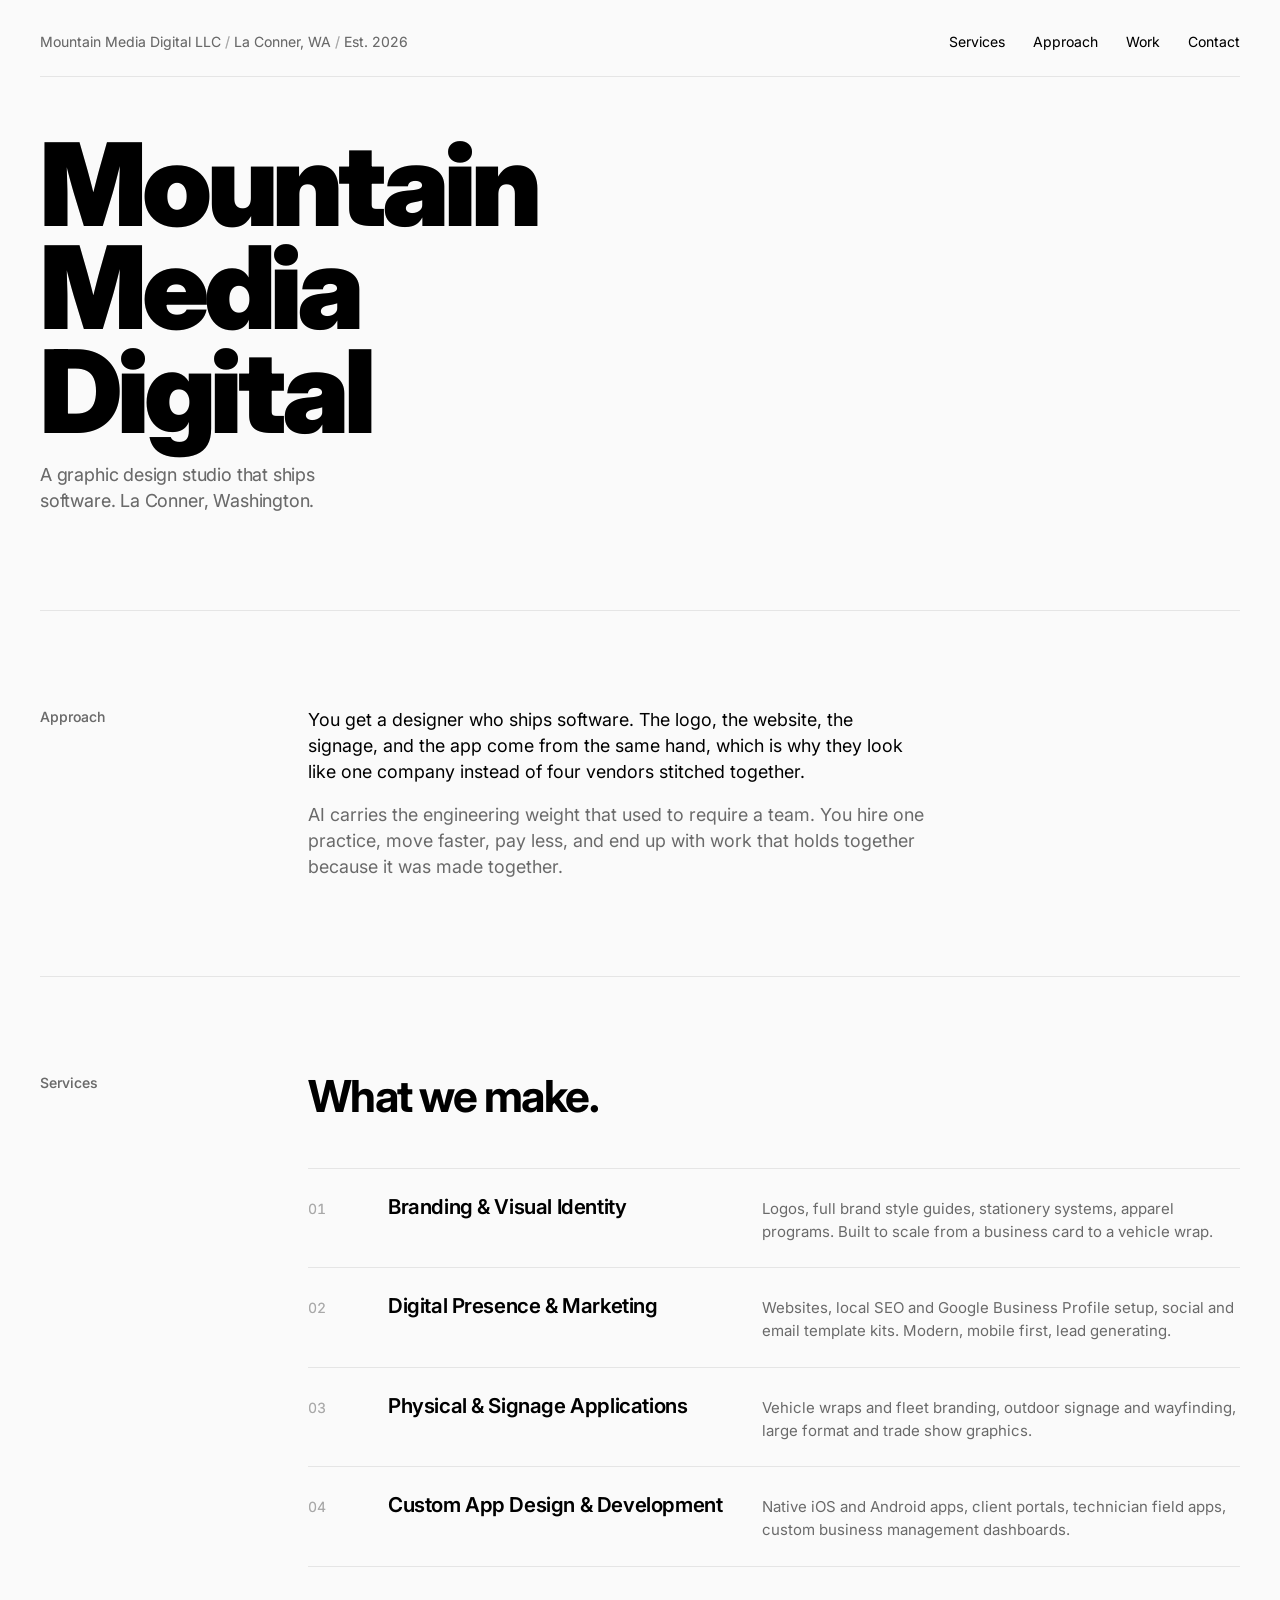
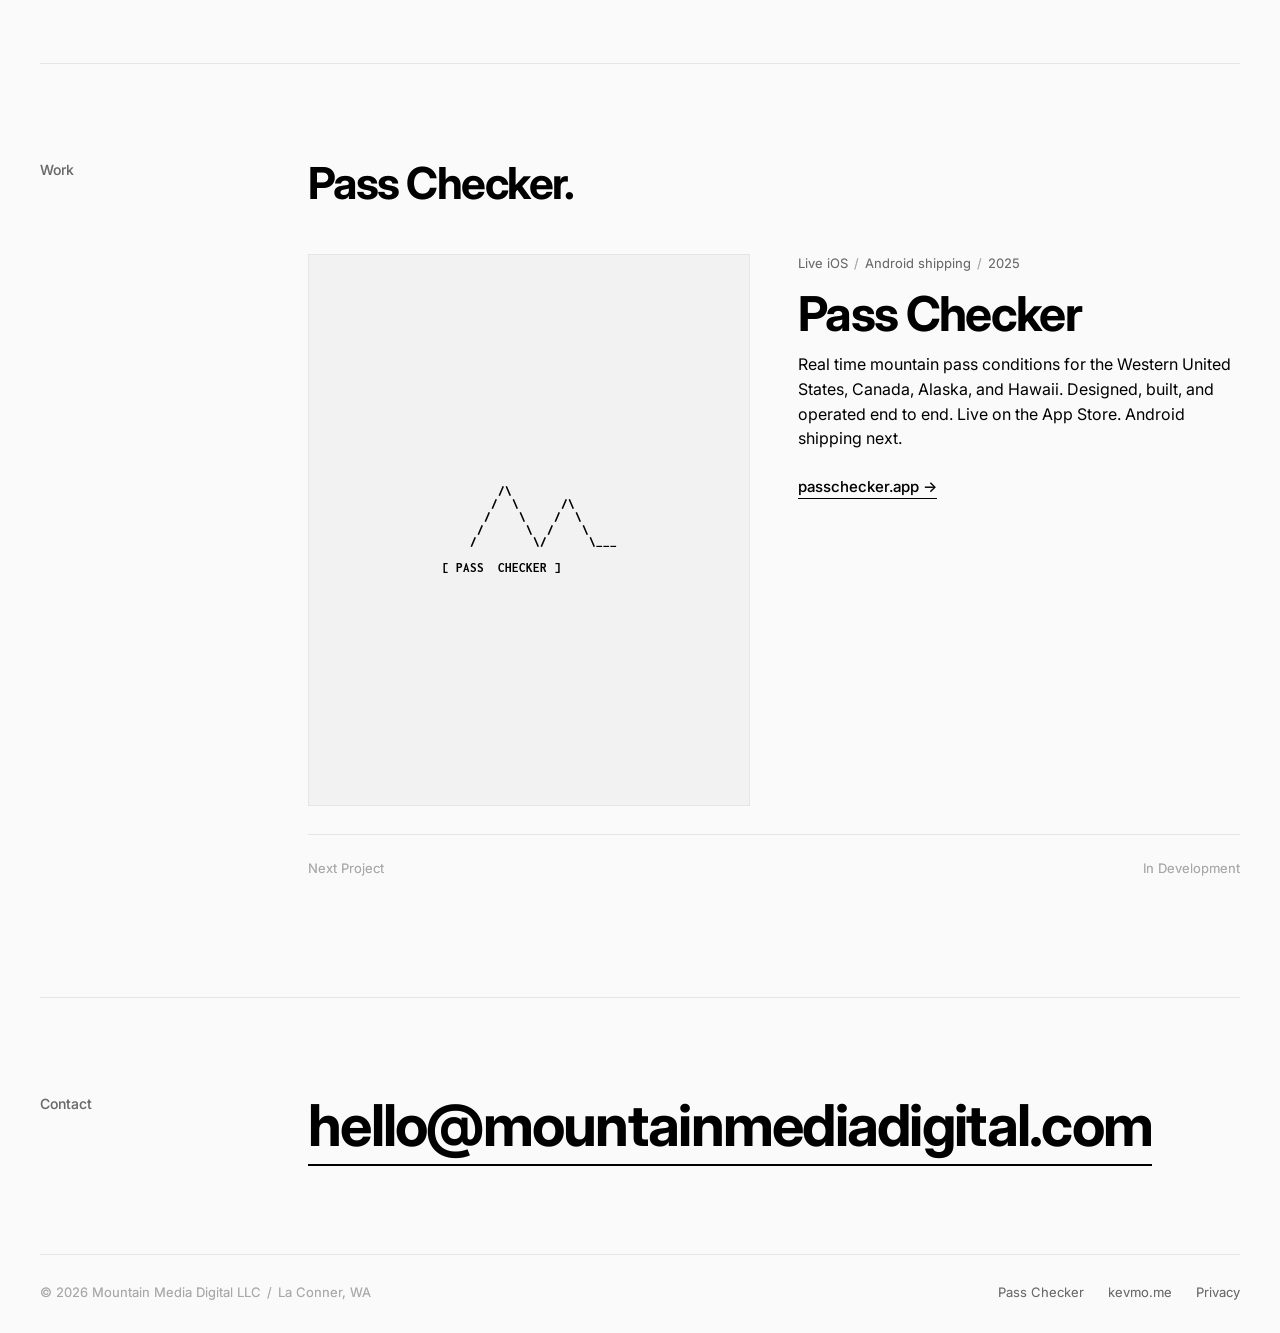
==== index.html @ 802ef803 "Add five ambient effects: hairlines, widow control, bloom, shadow, tracking 1. Hairline rules betwee" ====
<!DOCTYPE html>
<html lang="en">
<head>
<meta charset="UTF-8">
<meta name="viewport" content="width=device-width, initial-scale=1.0">
<title>Mountain Media Digital LLC</title>
<meta name="description" content="Mountain Media Digital LLC. A graphic design studio that ships software. La Conner, WA.">

<!-- Google site verification: paste the existing token here if Search Console is connected to this domain -->
<!-- <meta name="google-site-verification" content="REPLACE_ME"> -->

<meta property="og:type" content="website">
<meta property="og:title" content="Mountain Media Digital LLC">
<meta property="og:description" content="A graphic design studio that ships software.">
<meta property="og:url" content="https://mountainmediadigital.com">
<meta property="og:site_name" content="Mountain Media Digital">

<link rel="preconnect" href="https://fonts.googleapis.com">
<link rel="preconnect" href="https://fonts.gstatic.com" crossorigin>
<link href="https://fonts.googleapis.com/css2?family=Inter:wght@300;400;500;600;700;900&family=Inconsolata:wght@400;700&display=swap" rel="stylesheet">

<style>
  :root {
    --bg:      #fafafa;
    --fg:      #000000;
    --fg-dim:  #6a6a6a;
    --fg-mute: #a8a8a8;
    --rule:    #e5e5e5;
    --sans:    'Inter', -apple-system, BlinkMacSystemFont, 'Helvetica Neue', Helvetica, Arial, sans-serif;
    --mono:    'Inconsolata', ui-monospace, 'SF Mono', Menlo, Consolas, monospace;
  }

  *, *::before, *::after { box-sizing: border-box; margin: 0; padding: 0; }
  html { scroll-behavior: smooth; }
  body {
    background: var(--bg);
    color: var(--fg);
    font-family: var(--sans);
    font-weight: 400;
    line-height: 1.4;
    -webkit-font-smoothing: antialiased;
    text-rendering: optimizeLegibility;
  }
  a { color: var(--fg); text-decoration: none; }
  a:hover { color: var(--fg-dim); }
  ::selection { background: var(--fg); color: var(--bg); }

  .page { padding: 32px 40px; }
  @media (max-width: 600px) { .page { padding: 20px; } }

  /* TOP STRIP */
  .top {
    display: flex;
    justify-content: space-between;
    align-items: baseline;
    padding-bottom: 24px;
    border-bottom: 1px solid var(--rule);
    font-size: 14px;
    color: var(--fg-dim);
  }
  .top .meta span { color: var(--fg-mute); padding: 0 4px; }
  .top nav { display: flex; gap: 28px; }
  .top nav a { color: var(--fg); }
  @media (max-width: 600px) {
    .top { flex-direction: column; gap: 12px; align-items: flex-start; font-size: 13px; }
    .top nav { gap: 18px; }
  }

  /* HERO */
  .hero {
    padding: 56px 0 96px;
    display: grid;
    grid-template-columns: 1fr 1fr;
    gap: 48px;
    align-items: stretch;
    border-bottom: 1px solid var(--rule);
  }
  @media (max-width: 820px) {
    .hero { grid-template-columns: 1fr; gap: 32px; padding: 40px 0 64px; }
  }

  .wordmark {
    font-family: var(--sans);
    font-weight: 900;
    font-size: clamp(3.5rem, 9vw, 9rem);
    line-height: 0.9;
    letter-spacing: -0.045em;
    color: var(--fg);
  }
  .wordmark .sub {
    display: block;
    font-weight: 400;
    font-size: clamp(1rem, 1.4vw, 1.25rem);
    color: var(--fg-dim);
    letter-spacing: -0.01em;
    margin-top: 18px;
    line-height: 1.45;
    max-width: 32ch;
  }

  /*
    ASCII mountain. Static for now. To be replaced with a variable typographic
    ASCII treatment in the spirit of the pretext-demos variable typographic
    ASCII technique (https://somnai-dreams.github.io/pretext-demos/variable-typographic-ascii.html).
    Keep it minimal: a clean ridgeline, not a dense field.
  */
  .ascii {
    font-family: var(--mono);
    font-weight: 700;
    font-size: 9px;
    line-height: 1.0;
    color: var(--fg);
    white-space: pre;
    margin: 0;
    overflow: hidden;
    letter-spacing: 0;
    user-select: none;
  }
  .hero-ascii {
    position: relative;
    width: 100%;
    height: 100%;
    min-height: 320px;
    overflow: hidden;
  }
  .hero-ascii video,
  .hero-ascii canvas { display: none; }
  @media (max-width: 820px) {
    .hero-ascii { height: auto; aspect-ratio: 16 / 10; min-height: 0; }
  }

  /* SECTIONS */
  section { padding: 96px 0; border-bottom: 1px solid var(--rule); }
  @media (max-width: 600px) { section { padding: 64px 0; } }

  .row {
    display: grid;
    grid-template-columns: 220px 1fr;
    gap: 48px;
    align-items: start;
  }
  @media (max-width: 720px) {
    .row { grid-template-columns: 1fr; gap: 16px; }
  }

  .label {
    font-family: var(--sans);
    font-weight: 500;
    font-size: 14px;
    color: var(--fg-dim);
    letter-spacing: -0.005em;
  }

  h2 {
    font-family: var(--sans);
    font-weight: 700;
    font-size: clamp(1.75rem, 3.5vw, 2.75rem);
    line-height: 1.05;
    letter-spacing: -0.035em;
    color: var(--fg);
    max-width: 24ch;
  }

  .lede {
    font-family: var(--sans);
    font-weight: 400;
    font-size: clamp(1.05rem, 1.4vw, 1.25rem);
    line-height: 1.45;
    color: var(--fg);
    max-width: 56ch;
  }
  .lede + .lede { margin-top: 1em; color: var(--fg-dim); }

  /* SERVICES */
  .services { list-style: none; }
  .services li {
    border-top: 1px solid var(--rule);
    padding: 24px 0;
    display: grid;
    grid-template-columns: 48px 1fr 1.4fr;
    gap: 32px;
    align-items: baseline;
  }
  .services li:last-child { border-bottom: 1px solid var(--rule); }
  .services .n {
    font-size: 14px;
    color: var(--fg-mute);
    font-variant-numeric: tabular-nums;
  }
  .services .t {
    font-weight: 600;
    font-size: clamp(1.1rem, 1.6vw, 1.35rem);
    letter-spacing: -0.02em;
    color: var(--fg);
  }
  .services .d {
    font-size: 15px;
    color: var(--fg-dim);
    line-height: 1.55;
    max-width: 56ch;
  }
  @media (max-width: 720px) {
    .services li { grid-template-columns: 32px 1fr; gap: 12px; padding: 20px 0; }
    .services .d { grid-column: 2; margin-top: 6px; }
  }

  /* WORK */
  .project {
    display: grid;
    grid-template-columns: 1fr 1fr;
    gap: 48px;
    align-items: start;
  }
  @media (max-width: 720px) { .project { grid-template-columns: 1fr; gap: 24px; } }
  .project-thumb {
    aspect-ratio: 4 / 5;
    border: 1px solid var(--rule);
    display: flex; align-items: center; justify-content: center;
    padding: 24px;
    background: #f2f2f2;
  }
  .project-thumb pre {
    font-family: var(--mono);
    font-weight: 700;
    font-size: clamp(9px, 1vw, 13px);
    line-height: 1;
    color: var(--fg);
    margin: 0;
  }
  .project-name {
    font-weight: 700;
    font-size: clamp(2rem, 4vw, 3rem);
    letter-spacing: -0.035em;
    line-height: 1;
    margin-bottom: 14px;
  }
  .project-meta {
    font-size: 13px;
    color: var(--fg-dim);
    margin-bottom: 18px;
  }
  .project-meta span { color: var(--fg-mute); padding: 0 6px; }
  .project-desc {
    color: var(--fg);
    font-size: 16px;
    line-height: 1.55;
    max-width: 52ch;
    margin-bottom: 24px;
  }
  .project-link {
    font-weight: 500;
    font-size: 15px;
    color: var(--fg);
    border-bottom: 1px solid var(--fg);
    padding-bottom: 2px;
  }
  .project-link:hover { color: var(--fg-dim); border-bottom-color: var(--fg-dim); }

  .next {
    margin-top: 28px;
    padding: 24px 0;
    border-top: 1px solid var(--rule);
    font-size: 13px;
    color: var(--fg-mute);
    display: flex;
    justify-content: space-between;
  }

  /* CONTACT */
  .contact-h {
    font-family: var(--sans);
    font-weight: 700;
    font-size: clamp(1.25rem, 4.5vw, 4rem);
    letter-spacing: -0.03em;
    line-height: 1.1;
    overflow-wrap: anywhere;
  }
  .contact-h a {
    color: var(--fg);
    border-bottom: 2px solid var(--fg);
    padding-bottom: 4px;
  }
  .contact-h a:hover { color: var(--fg-dim); border-bottom-color: var(--fg-dim); }

  /* FOOTER */
  footer {
    padding: 28px 0 0;
    font-size: 13px;
    color: var(--fg-mute);
    display: flex;
    justify-content: space-between;
    flex-wrap: wrap;
    gap: 16px;
  }
  footer a { color: var(--fg-dim); }
  footer a:hover { color: var(--fg); }
  .footer-links { display: flex; gap: 24px; flex-wrap: wrap; }

  /* ─── HAIRLINE DRAW-IN ──────────────────────────────────── */
  .top, .hero, section { position: relative; border-bottom-color: transparent; }
  .top::after, .hero::after, section::after {
    content: '';
    position: absolute; left: 0; right: 0; bottom: -1px;
    height: 1px; background: var(--rule);
    transform: scaleX(0);
    transform-origin: left center;
    transition: transform 1.4s cubic-bezier(0.16, 1, 0.3, 1);
  }
  .in-view::after { transform: scaleX(1); }

  /* ─── DIRECTION-AWARE MICRO SHADOW ─────────────────────── */
  :root { --ms-x: 0px; --ms-y: 0px; }
  body { text-shadow: var(--ms-x) var(--ms-y) 0 rgba(0,0,0,0.18); }
  /* Canvas-rendered paragraphs have transparent DOM text; suppress shadow
     so the invisible glyphs don't leak as shadows. */
  .lede, .services .d, .project-desc, .ascii { text-shadow: none; }

  @media (prefers-reduced-motion: reduce) {
    html { scroll-behavior: auto; }
    *, *::before, *::after { transition: none !important; animation: none !important; }
    .top::after, .hero::after, section::after { transform: scaleX(1); }
    body { text-shadow: none; }
  }
</style>
</head>
<body>

<div class="page">

  <div class="top">
    <div class="meta">Mountain Media Digital LLC<span>/</span>La Conner, WA<span>/</span>Est. 2026</div>
    <nav>
      <a href="#services">Services</a>
      <a href="#approach">Approach</a>
      <a href="#work">Work</a>
      <a href="#contact">Contact</a>
    </nav>
  </div>

  <header class="hero">
    <div>
      <h1 class="wordmark">
        Mountain<br>Media<br>Digital
        <span class="sub">A graphic design studio that ships software. La Conner, Washington.</span>
      </h1>
    </div>
    <figure class="hero-ascii" aria-label="Mountain range rendered as live ASCII art">
      <video id="hero-vid" src="./mountain.mp4" autoplay loop muted playsinline preload="auto" aria-hidden="true"></video>
      <pre id="hero-out" class="ascii"></pre>
      <canvas id="hero-sample" aria-hidden="true"></canvas>
    </figure>
  </header>

  <section id="approach">
    <div class="row">
      <div class="label">Approach</div>
      <div>
        <p class="lede">You get a designer who ships software. The logo, the website, the signage, and the app come from the same hand, which is why they look like one company instead of four vendors stitched together.</p>
        <p class="lede">AI carries the engineering weight that used to require a team. You hire one practice, move faster, pay less, and end up with work that holds together because it was made together.</p>
      </div>
    </div>
  </section>

  <section id="services">
    <div class="row">
      <div class="label">Services</div>
      <div>
        <h2>What we make.</h2>
        <ul class="services" style="margin-top:48px;">
          <li>
            <div class="n">01</div>
            <div class="t">Branding &amp; Visual Identity</div>
            <div class="d">Logos, full brand style guides, stationery systems, apparel programs. Built to scale from a business card to a vehicle wrap.</div>
          </li>
          <li>
            <div class="n">02</div>
            <div class="t">Digital Presence &amp; Marketing</div>
            <div class="d">Websites, local SEO and Google Business Profile setup, social and email template kits. Modern, mobile first, lead generating.</div>
          </li>
          <li>
            <div class="n">03</div>
            <div class="t">Physical &amp; Signage Applications</div>
            <div class="d">Vehicle wraps and fleet branding, outdoor signage and wayfinding, large format and trade show graphics.</div>
          </li>
          <li>
            <div class="n">04</div>
            <div class="t">Custom App Design &amp; Development</div>
            <div class="d">Native iOS and Android apps, client portals, technician field apps, custom business management dashboards.</div>
          </li>
        </ul>
      </div>
    </div>
  </section>

  <section id="work">
    <div class="row">
      <div class="label">Work</div>
      <div>
        <h2>Pass Checker.</h2>
        <div class="project" style="margin-top:48px;">
          <div class="project-thumb" aria-hidden="true">
<pre>
        /\
       /  \      /\
      /    \    /  \
     /      \  /    \
    /        \/      \___

[ PASS  CHECKER ]
</pre>
          </div>
          <div>
            <div class="project-meta">Live iOS<span>/</span>Android shipping<span>/</span>2025</div>
            <div class="project-name">Pass Checker</div>
            <p class="project-desc">Real time mountain pass conditions for the Western United States, Canada, Alaska, and Hawaii. Designed, built, and operated end to end. Live on the App Store. Android shipping next.</p>
            <a class="project-link" href="https://passchecker.app" target="_blank" rel="noopener">passchecker.app &rarr;</a>
          </div>
        </div>
        <div class="next">
          <span>Next Project</span>
          <span>In Development</span>
        </div>
      </div>
    </div>
  </section>

  <section id="contact">
    <div class="row">
      <div class="label">Contact</div>
      <p class="contact-h"><a href="mailto:hello@mountainmediadigital.com">hello@mountainmediadigital.com</a></p>
    </div>
  </section>

  <footer>
    <div>© 2026 Mountain Media Digital LLC<span style="color:var(--fg-mute);padding:0 6px;">/</span>La Conner, WA</div>
    <div class="footer-links">
      <a href="https://passchecker.app" target="_blank" rel="noopener">Pass Checker</a>
      <a href="https://www.kevmo.me" target="_blank" rel="noopener">kevmo.me</a>
      <a href="/privacy.html">Privacy</a>
    </div>
  </footer>

</div>

<script>
// Subtle ambient effects: hairline draw-in on scroll-into-view, direction-aware
// micro shadow on display type, and scroll-driven wordmark tracking. All three
// are individually quiet; the page just feels a touch more alive in aggregate.
(() => {
  const reduce = window.matchMedia('(prefers-reduced-motion: reduce)').matches;

  // ─── 1. Hairline draw-in ─────────────────────────────────
  const io = new IntersectionObserver((entries) => {
    for (const e of entries) {
      if (e.isIntersecting) {
        e.target.classList.add('in-view');
        io.unobserve(e.target);
      }
    }
  }, { threshold: 0, rootMargin: '0px 0px -8% 0px' });
  document.querySelectorAll('.top, .hero, section').forEach(el => io.observe(el));

  if (reduce) return;

  // ─── 2. Direction-aware micro shadow ─────────────────────
  let pmx = 0, pmy = 0, vmx = 0, vmy = 0;
  let lastT = performance.now();
  window.addEventListener('mousemove', (e) => {
    const now = performance.now();
    const dt = Math.max(1, now - lastT);
    vmx = (e.clientX - pmx) * 16 / dt;
    vmy = (e.clientY - pmy) * 16 / dt;
    pmx = e.clientX; pmy = e.clientY;
    lastT = now;
  }, { passive: true });

  // ─── 3. Wordmark scroll tracking ─────────────────────────
  const wm = document.querySelector('.wordmark');
  const LS_NEAR = -0.045;
  const LS_FAR  = -0.058;

  function paint() {
    // Shadow: decay velocity, write CSS vars (opposite of motion)
    vmx *= 0.88;
    vmy *= 0.88;
    const sx = Math.max(-2.5, Math.min(2.5, -vmx * 0.18));
    const sy = Math.max(-2.5, Math.min(2.5, -vmy * 0.18));
    document.documentElement.style.setProperty('--ms-x', sx.toFixed(2) + 'px');
    document.documentElement.style.setProperty('--ms-y', sy.toFixed(2) + 'px');

    // Wordmark tracking
    if (wm) {
      const sy2 = window.scrollY;
      const docH = Math.max(1, document.documentElement.scrollHeight - window.innerHeight);
      const p = Math.min(1, Math.max(0, sy2 / docH));
      wm.style.letterSpacing = (LS_NEAR + (LS_FAR - LS_NEAR) * p).toFixed(4) + 'em';
    }

    requestAnimationFrame(paint);
  }
  requestAnimationFrame(paint);
})();
</script>

<script>
// Hero ASCII shader. Reads mountain.mp4 and renders luminance to a monospace
// grid. Parameters were locked in via the tuning lab at /lab/ascii.
(() => {
  const vid    = document.getElementById('hero-vid');
  const out    = document.getElementById('hero-out');
  const sample = document.getElementById('hero-sample');
  if (!vid || !out || !sample) return;
  const fig = out.parentElement;
  const ctx = sample.getContext('2d', { willReadFrequently: true });

  const FONT_SIZE = 9;
  const ASPECT    = 0.50;
  const RAMP      = " .,'~+=|#";
  const N         = RAMP.length - 1;
  const CONTRAST  = 1.30;
  const GAMMA     = 1.00;
  const BRIGHT    = 0.00;

  const reduceMotion = window.matchMedia('(prefers-reduced-motion: reduce)').matches;
  if (reduceMotion) { vid.removeAttribute('autoplay'); vid.pause(); }
  else { vid.play?.().catch(() => {}); }

  // Track mouse for cursor bloom on the hero
  let mxPage = -9999, myPage = -9999;
  window.addEventListener('mousemove', e => {
    mxPage = e.clientX; myPage = e.clientY;
  }, { passive: true });
  const BLOOM_R  = 75;
  const BLOOM_R2 = BLOOM_R * BLOOM_R;
  const BLOOM_K  = 0.40;   // peak darkening at cursor center

  let lastW = 0, lastH = 0;
  function tick() {
    try {
      const W = fig.clientWidth;
      const H = fig.clientHeight;
      const charW = Math.max(2, FONT_SIZE * ASPECT);
      const cols = Math.max(20, Math.floor(W / charW));
      const rows = Math.max(10, Math.floor(H / FONT_SIZE));
      if (cols !== lastW || rows !== lastH) {
        sample.width = cols; sample.height = rows;
        lastW = cols; lastH = rows;
      }
      // Mouse position relative to the figure (for bloom)
      const figRect = fig.getBoundingClientRect();
      const mInside =
        mxPage >= figRect.left - BLOOM_R && mxPage <= figRect.right + BLOOM_R &&
        myPage >= figRect.top  - BLOOM_R && myPage <= figRect.bottom + BLOOM_R;
      const figMx = mxPage - figRect.left;
      const figMy = myPage - figRect.top;

      if (vid.readyState >= 2 && vid.videoWidth > 0) {
        ctx.drawImage(vid, 0, 0, cols, rows);
        const img = ctx.getImageData(0, 0, cols, rows).data;
        const lines = new Array(rows);
        for (let y = 0; y < rows; y++) {
          let row = '';
          const base = y * cols * 4;
          const cellY = (y + 0.5) * FONT_SIZE;
          const dy = mInside ? cellY - figMy : 9999;
          for (let x = 0; x < cols; x++) {
            const i = base + x * 4;
            let lum = (0.299*img[i] + 0.587*img[i+1] + 0.114*img[i+2]) / 255;
            lum = (lum - 0.5) * CONTRAST + 0.5 + BRIGHT;
            if (lum < 0) lum = 0; else if (lum > 1) lum = 1;
            lum = Math.pow(lum, GAMMA);
            if (mInside) {
              const cellX = (x + 0.5) * charW;
              const dx = cellX - figMx;
              const d2 = dx*dx + dy*dy;
              if (d2 < BLOOM_R2) {
                const k = 1 - Math.sqrt(d2) / BLOOM_R;
                lum -= k * BLOOM_K;
                if (lum < 0) lum = 0;
              }
            }
            lum = 1 - lum;
            let idx = (lum * N) | 0;
            if (idx < 0) idx = 0; else if (idx > N) idx = N;
            row += RAMP[idx];
          }
          lines[y] = row;
        }
        out.textContent = lines.join('\n');
      }
    } catch (_) { /* keep the loop alive */ }
    if (!reduceMotion) requestAnimationFrame(tick);
  }
  requestAnimationFrame(tick);
})();
</script>

<script type="module">
// Breathing paragraphs. Selected body copy is rendered to a canvas via
// pretext. Each paragraph's max-width oscillates slowly on a sine wave
// (out of phase per paragraph) so lines reflow continuously. The DOM text
// stays in place (color: transparent) so screen readers, selection, and
// SEO all still work.
import { prepareWithSegments, layoutWithLines }
  from 'https://esm.sh/@chenglou/pretext@latest';

if (!window.matchMedia('(prefers-reduced-motion: reduce)').matches) {
  await document.fonts.ready;
  const targets = document.querySelectorAll('.lede, .services .d, .project-desc');
  for (const el of targets) {
    try { setupBreathing(el); }
    catch (e) { console.warn('[breathe] skipping', el, e); }
  }
}

function setupBreathing(el) {
  const text = el.textContent.replace(/\s+/g, ' ').trim();
  if (!text) return;

  const cs = getComputedStyle(el);
  const fontSize   = parseFloat(cs.fontSize);
  const fontWeight = cs.fontWeight;
  const fontFamily = cs.fontFamily;
  const color      = cs.color;
  const lineHeight = parseFloat(cs.lineHeight) || fontSize * 1.55;
  const font = `${fontWeight} ${fontSize}px ${fontFamily}`;

  const baseWidth = el.clientWidth;
  if (baseWidth < 100) return;                       // too narrow to play with
  const AMP    = 18;                                 // ±18px swing
  let minWidth = Math.max(80, baseWidth - AMP);
  let maxWidth = baseWidth;

  const prepared = prepareWithSegments(text, font);

  // Widow control: iteratively shrink the oscillation range so neither
  // extreme produces a last line shorter than ~18% of its container.
  const hasWidow = (laid, w) => {
    if (laid.lines.length < 2) return false;
    return laid.lines[laid.lines.length - 1].width < w * 0.18;
  };
  for (let i = 0; i < 5 && maxWidth - minWidth >= 12; i++) {
    const hi = layoutWithLines(prepared, maxWidth, lineHeight);
    if (hasWidow(hi, maxWidth)) { maxWidth -= 8; continue; }
    const lo = layoutWithLines(prepared, minWidth, lineHeight);
    if (hasWidow(lo, minWidth)) { minWidth += 8; continue; }
    break;
  }

  // Tallest possible layout (at minWidth) reserves the box height
  const tall = layoutWithLines(prepared, minWidth, lineHeight);
  el.style.minHeight = tall.height + 'px';
  el.style.position  = 'relative';

  // Replace visible text with canvas overlay. Keep DOM text invisible but
  // present so accessibility and selection still work.
  el.style.color = 'transparent';

  const canvas = document.createElement('canvas');
  canvas.style.position = 'absolute';
  canvas.style.left = '0';
  canvas.style.top  = '0';
  canvas.style.pointerEvents = 'none';
  canvas.setAttribute('aria-hidden', 'true');
  el.appendChild(canvas);
  const ctx = canvas.getContext('2d');

  const PERIOD = 7200 + Math.random() * 1600;        // ~7–9s per paragraph
  const phase  = Math.random() * Math.PI * 2;
  const start  = performance.now();
  let loggedErr = false;
  let alive = true;

  function render() {
    if (!alive) return;
    try {
      const now = performance.now();
      const t   = (now - start) / PERIOD * Math.PI * 2 + phase;
      const w   = minWidth + (maxWidth - minWidth) * (0.5 + 0.5 * Math.sin(t));

      const laid = layoutWithLines(prepared, w, lineHeight);
      const dpr  = devicePixelRatio || 1;
      const cw   = Math.ceil(maxWidth * dpr);
      const ch   = Math.ceil(tall.height * dpr);
      if (canvas.width !== cw || canvas.height !== ch) {
        canvas.width  = cw;
        canvas.height = ch;
        canvas.style.width  = maxWidth + 'px';
        canvas.style.height = tall.height + 'px';
      }

      ctx.setTransform(dpr, 0, 0, dpr, 0, 0);
      ctx.clearRect(0, 0, maxWidth, tall.height);
      ctx.font = font;
      ctx.fillStyle = color;
      ctx.textBaseline = 'middle';
      for (let i = 0; i < laid.lines.length; i++) {
        ctx.fillText(laid.lines[i].text, 0, (i + 0.5) * lineHeight);
      }
    } catch (e) {
      if (!loggedErr) {
        loggedErr = true;
        console.warn('[breathe] render failed, falling back to DOM text:', e);
      }
      // Stop the loop and restore the DOM text
      alive = false;
      canvas.remove();
      el.style.color = '';
      el.style.minHeight = '';
      return;
    }
    requestAnimationFrame(render);
  }
  requestAnimationFrame(render);

  // Resize handling: rebuild width baselines, re-render
  const ro = new ResizeObserver(() => {
    const w = el.clientWidth;
    if (Math.abs(w - baseWidth) < 4) return;
    canvas.remove();
    el.style.color = '';
    el.style.minHeight = '';
    setupBreathing(el);
    ro.disconnect();
  });
  ro.observe(el);
}
</script>

</body>
</html>
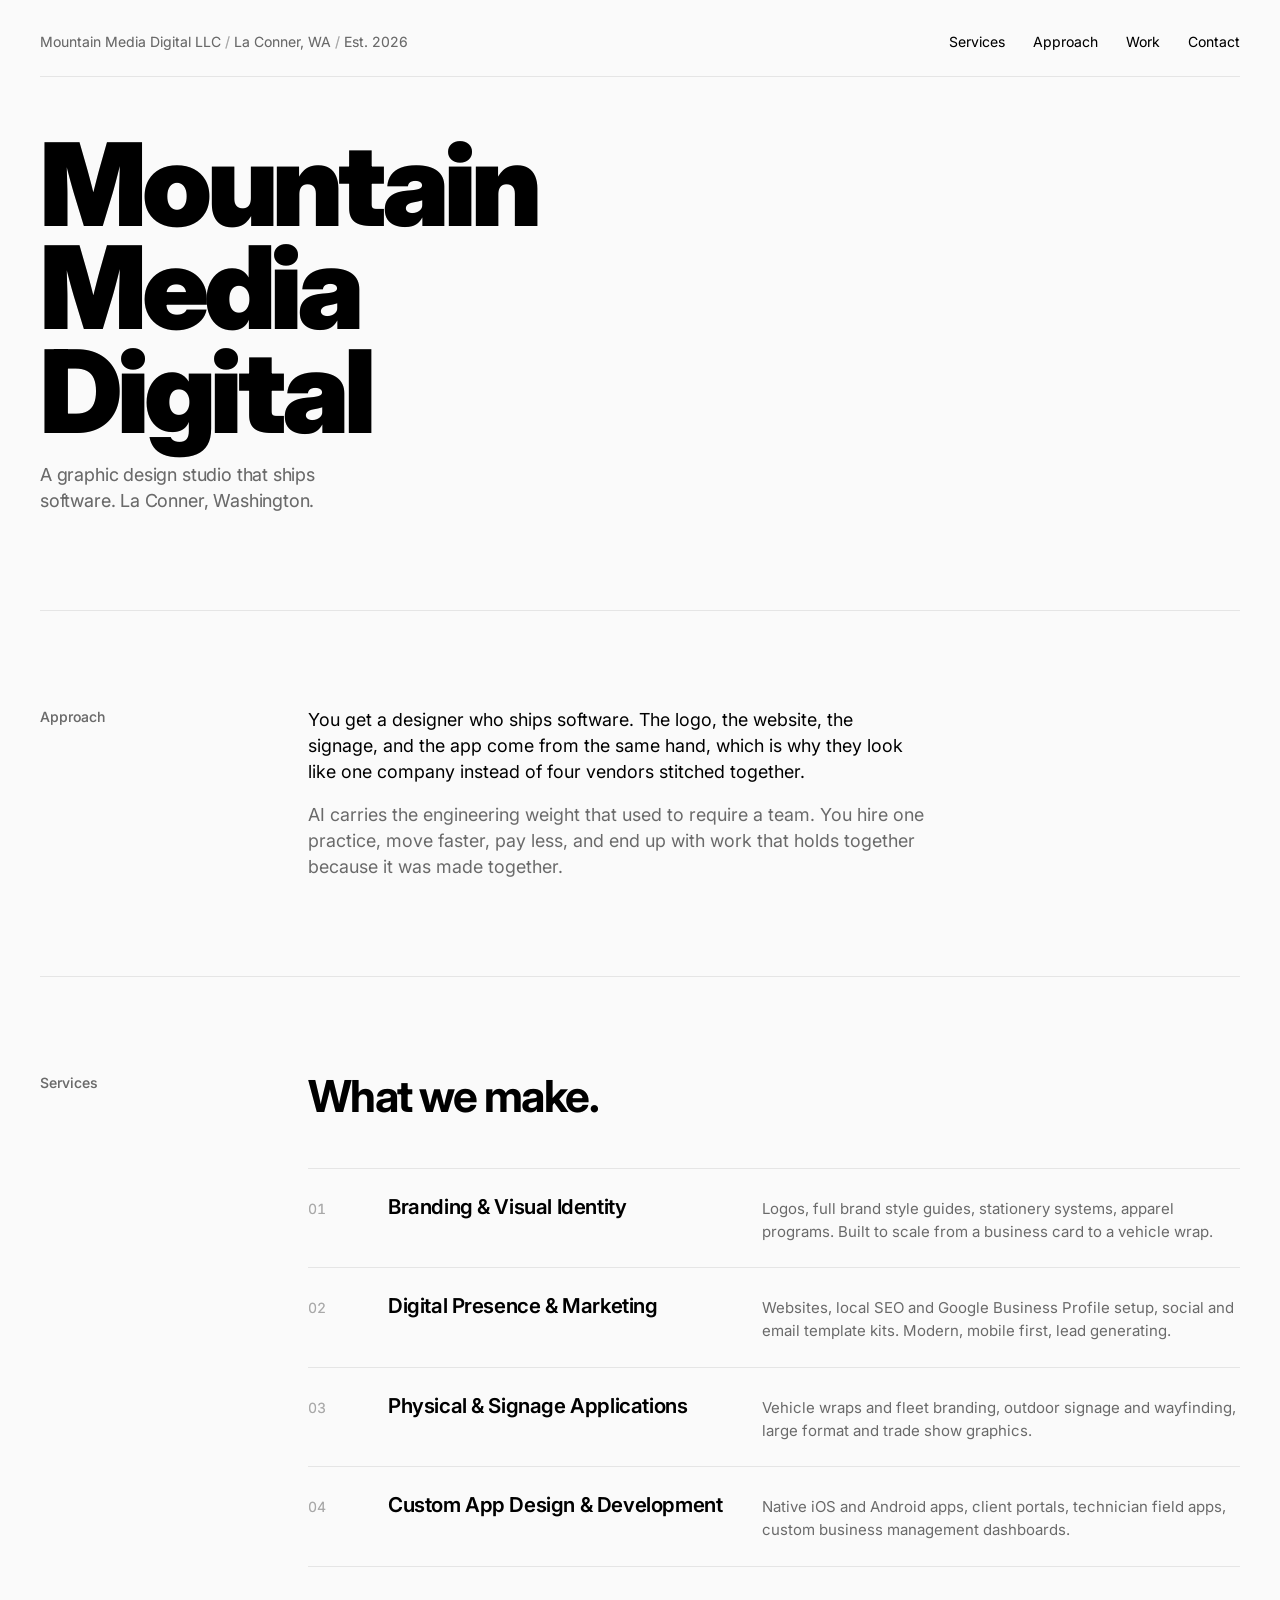
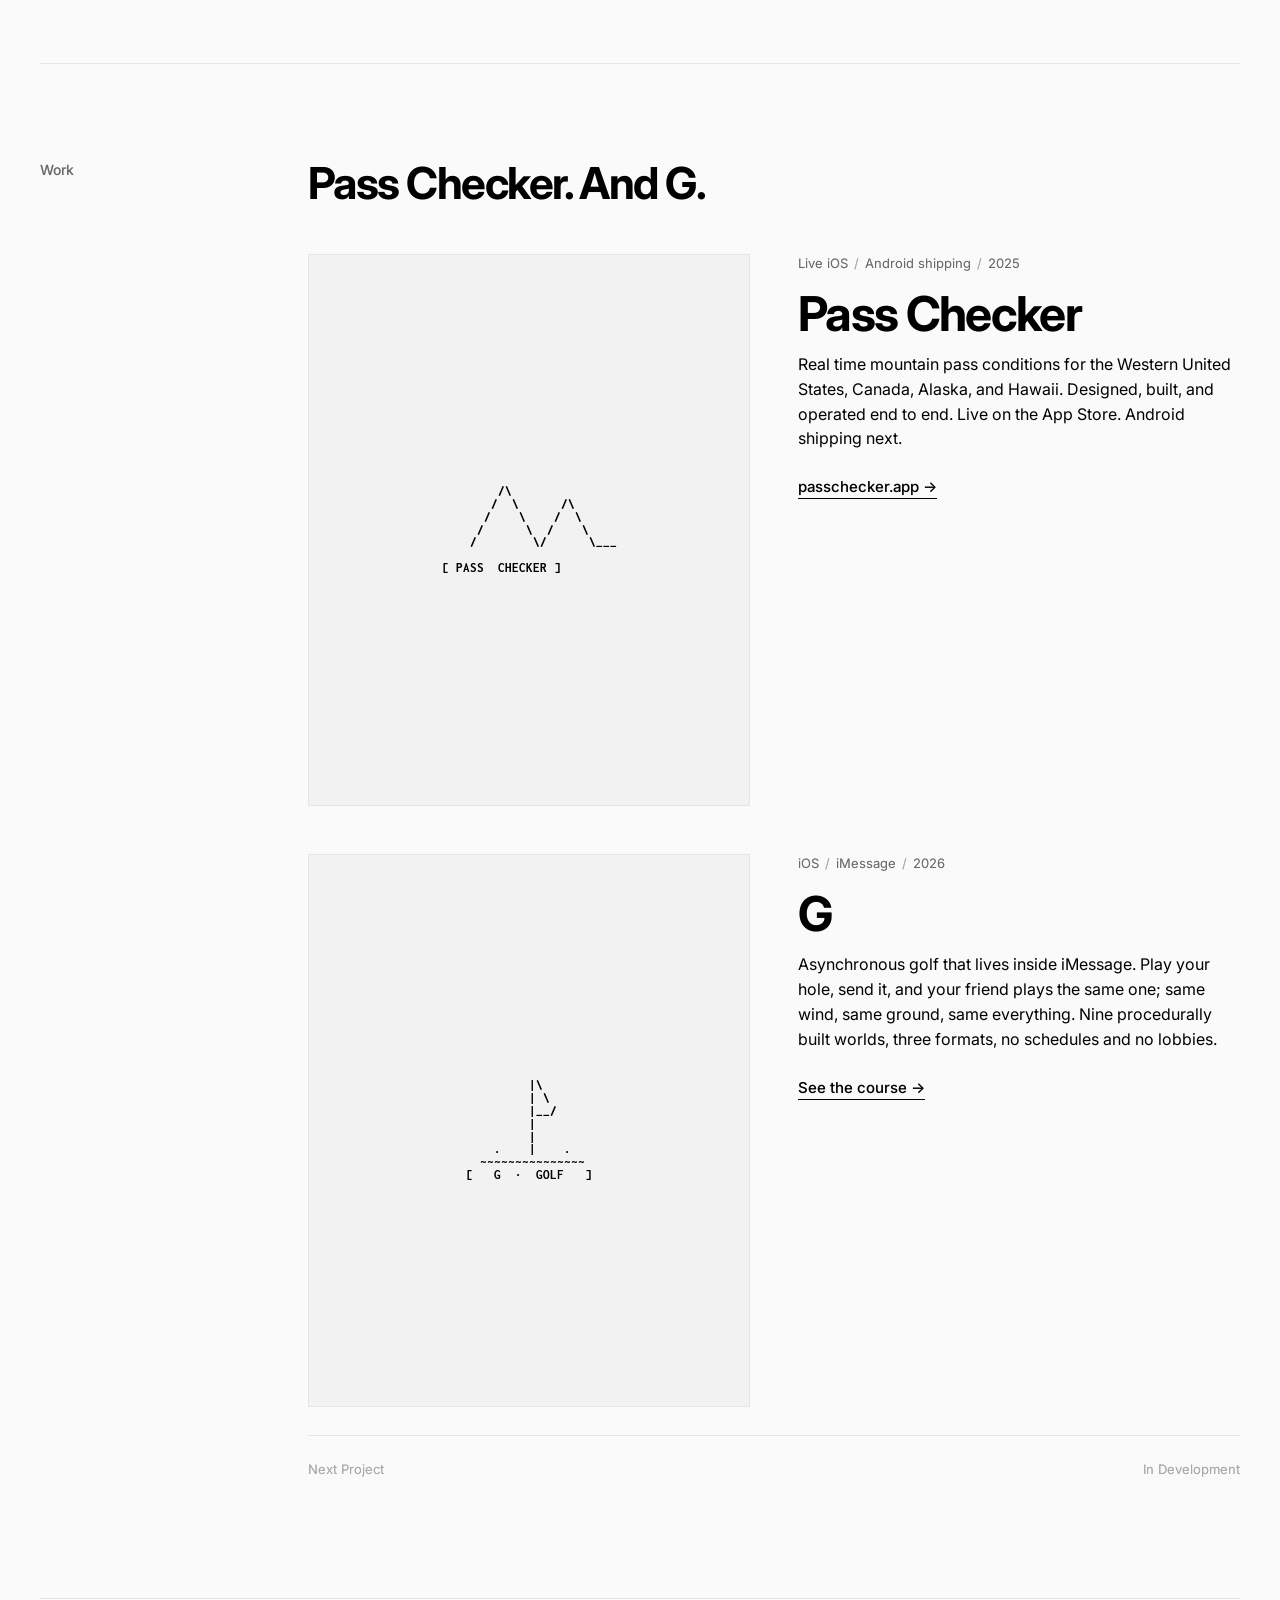
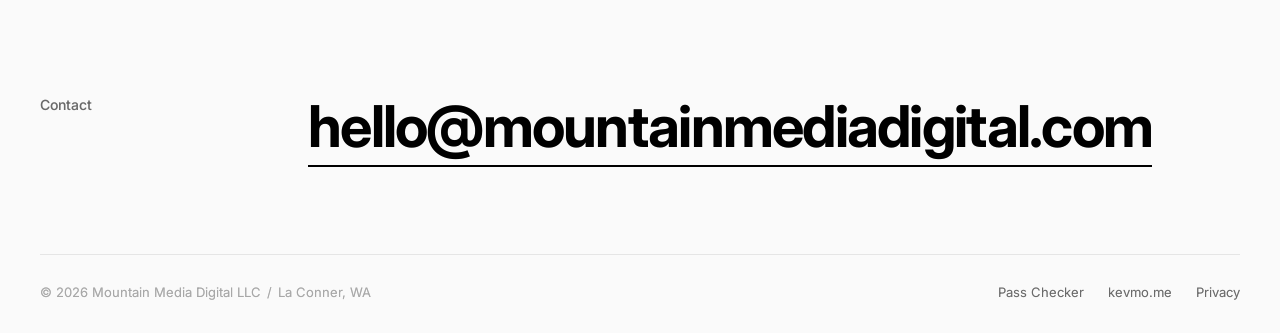
==== commit 796bb3db: "Add G marketing page at /g and list it under Work Editorial layout matching the studio site, wearing" ====
--- a/index.html
+++ b/index.html
@@ -396,7 +396,7 @@
     <div class="row">
       <div class="label">Work</div>
       <div>
-        <h2>Pass Checker.</h2>
+        <h2>Pass Checker. And G.</h2>
         <div class="project" style="margin-top:48px;">
           <div class="project-thumb" aria-hidden="true">
 <pre>
@@ -414,6 +414,26 @@
             <div class="project-name">Pass Checker</div>
             <p class="project-desc">Real time mountain pass conditions for the Western United States, Canada, Alaska, and Hawaii. Designed, built, and operated end to end. Live on the App Store. Android shipping next.</p>
             <a class="project-link" href="https://passchecker.app" target="_blank" rel="noopener">passchecker.app &rarr;</a>
+          </div>
+        </div>
+        <div class="project" style="margin-top:48px;">
+          <div class="project-thumb" aria-hidden="true">
+<pre>
+         |\
+         | \
+         |__/
+         |
+         |
+    .    |    .
+  ~~~~~~~~~~~~~~~
+[   G  ·  GOLF   ]
+</pre>
+          </div>
+          <div>
+            <div class="project-meta">iOS<span>/</span>iMessage<span>/</span>2026</div>
+            <div class="project-name">G</div>
+            <p class="project-desc">Asynchronous golf that lives inside iMessage. Play your hole, send it, and your friend plays the same one; same wind, same ground, same everything. Nine procedurally built worlds, three formats, no schedules and no lobbies.</p>
+            <a class="project-link" href="/g/">See the course &rarr;</a>
           </div>
         </div>
         <div class="next">
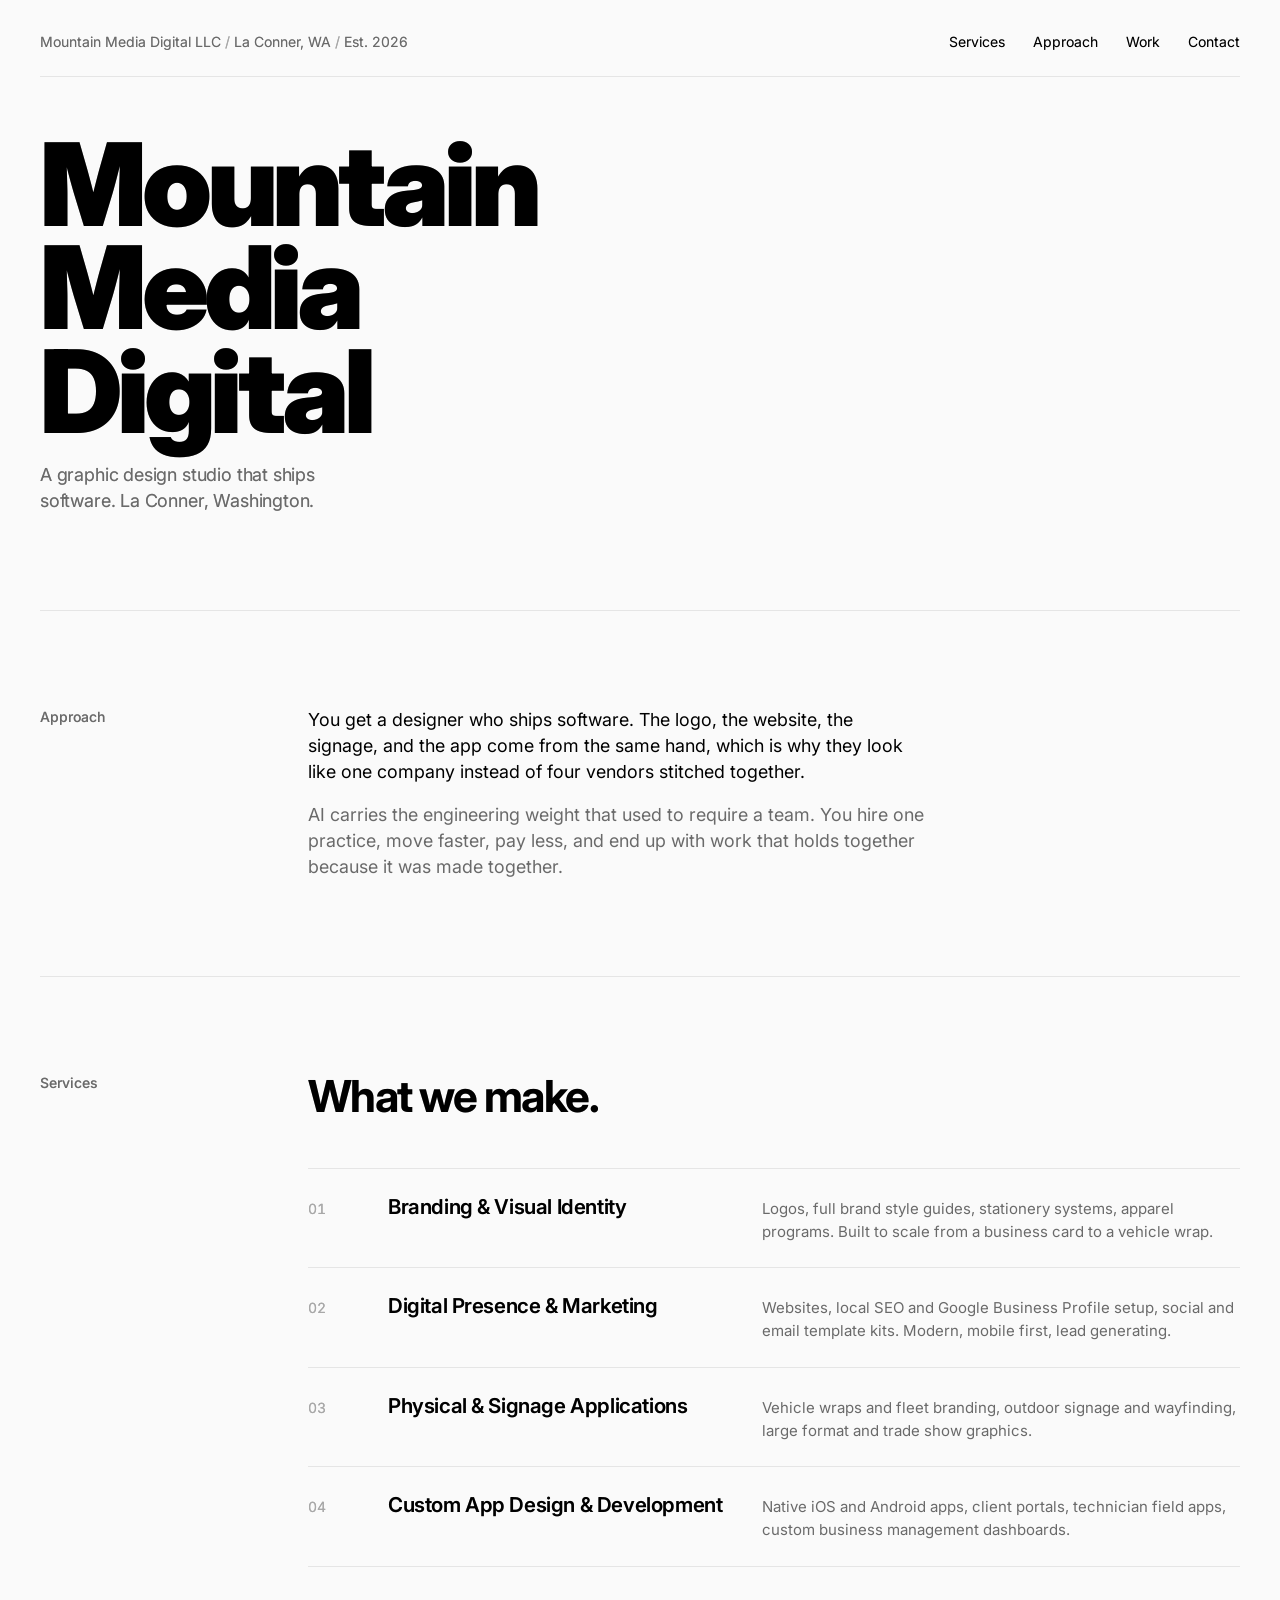
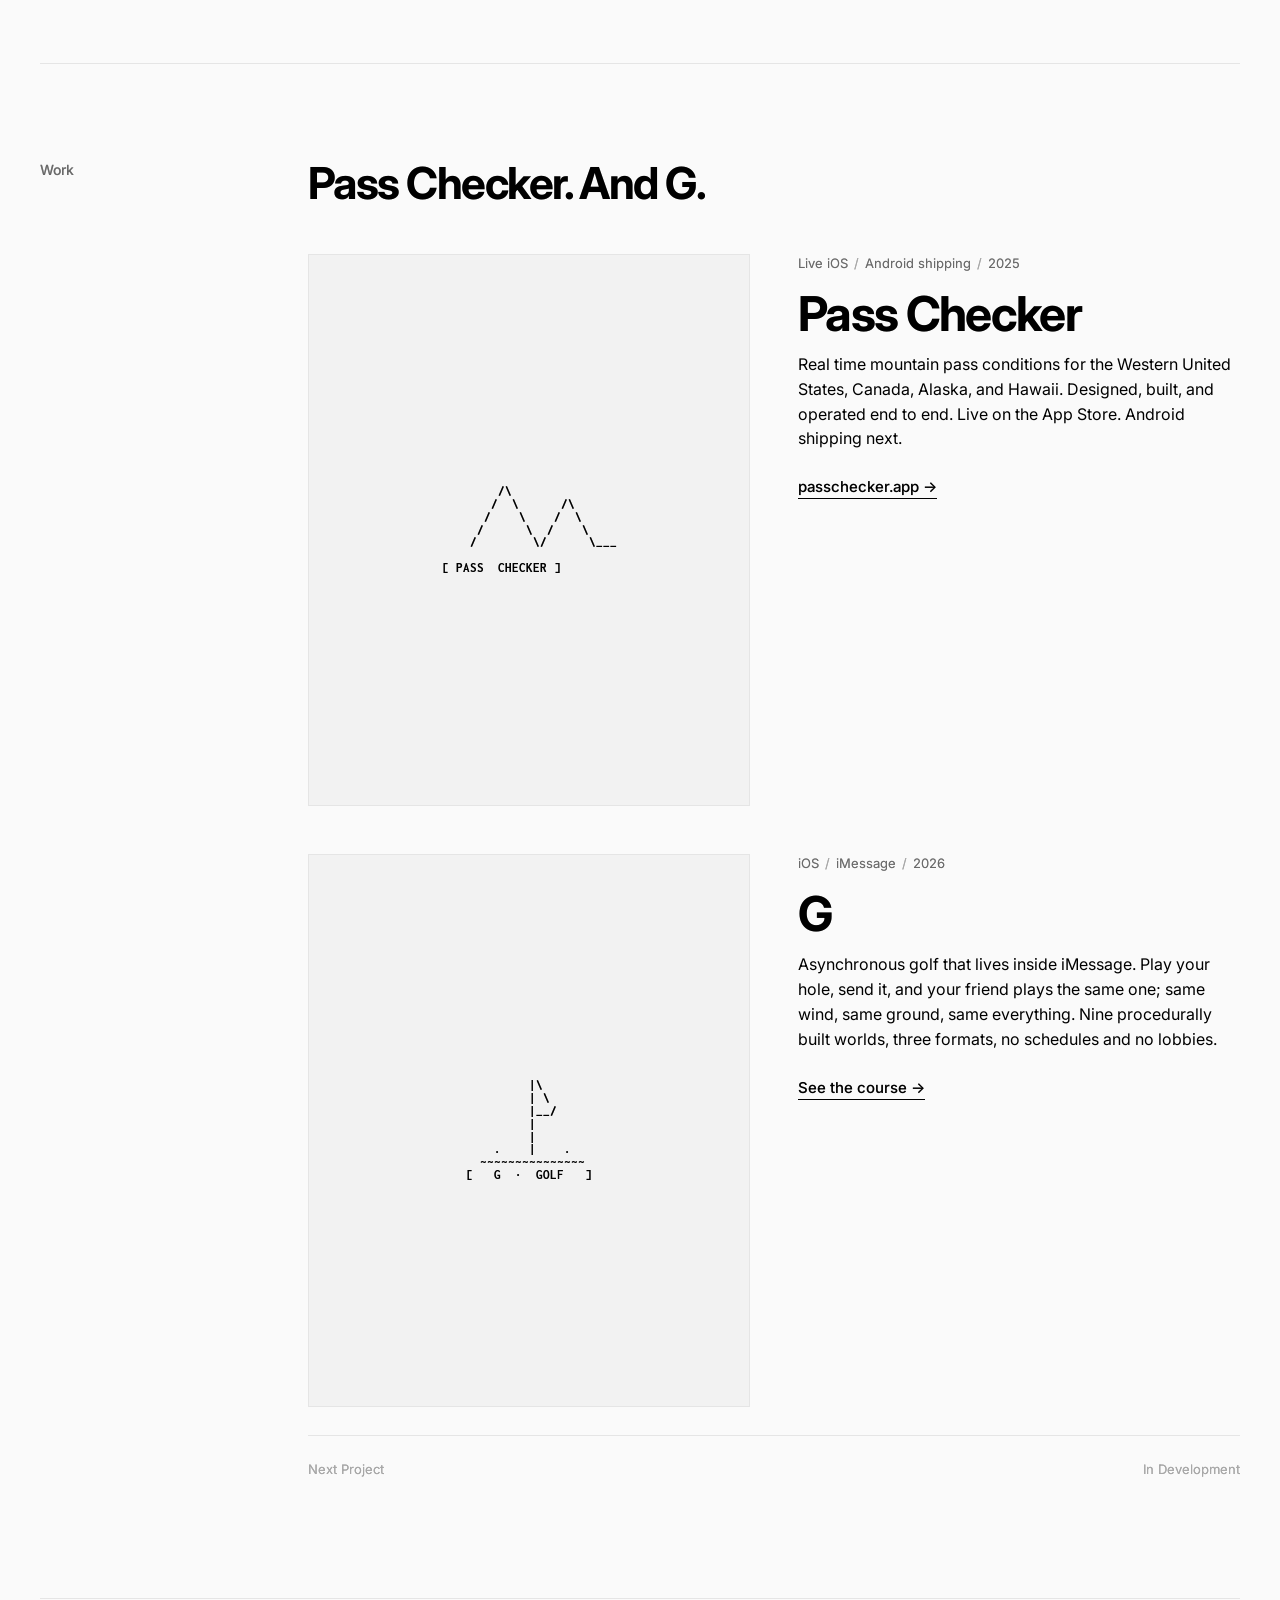
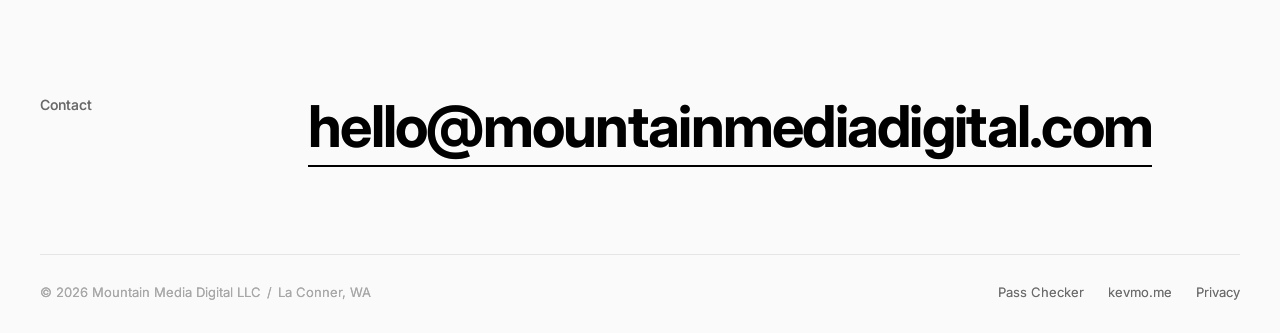
==== commit 5e0ccbda: "Ambient shadow: drive with scroll on touch, more dramatic overall On fine-pointer devices (desktops " ====
--- a/index.html
+++ b/index.html
@@ -310,7 +310,7 @@
 
   /* ─── DIRECTION-AWARE MICRO SHADOW ─────────────────────── */
   :root { --ms-x: 0px; --ms-y: 0px; }
-  body { text-shadow: var(--ms-x) var(--ms-y) 0 rgba(0,0,0,0.18); }
+  body { text-shadow: var(--ms-x) var(--ms-y) 0 rgba(0,0,0,0.32); }
   /* Canvas-rendered paragraphs have transparent DOM text; suppress shadow
      so the invisible glyphs don't leak as shadows. */
   .lede, .services .d, .project-desc, .ascii { text-shadow: none; }
@@ -328,7 +328,7 @@
 <div class="page">
 
   <div class="top">
-    <div class="meta">Mountain Media Digital LLC<span>/</span>La Conner, WA<span>/</span>Est. 2026</div>
+    <div class="meta">Mountain Media Digital LLC<span>/</span><a href="/skagit-valley/" style="color:inherit;">La Conner, WA</a><span>/</span>Est. 2026</div>
     <nav>
       <a href="#services">Services</a>
       <a href="#approach">Approach</a>
@@ -483,16 +483,33 @@
   if (reduce) return;
 
   // ─── 2. Direction-aware micro shadow ─────────────────────
-  let pmx = 0, pmy = 0, vmx = 0, vmy = 0;
-  let lastT = performance.now();
-  window.addEventListener('mousemove', (e) => {
-    const now = performance.now();
-    const dt = Math.max(1, now - lastT);
-    vmx = (e.clientX - pmx) * 16 / dt;
-    vmy = (e.clientY - pmy) * 16 / dt;
-    pmx = e.clientX; pmy = e.clientY;
-    lastT = now;
-  }, { passive: true });
+  // On devices with a fine pointer, mouse velocity drives it. On touch
+  // devices (phones, tablets), scroll velocity drives it instead so the
+  // effect reads on every device.
+  let vmx = 0, vmy = 0;
+  const hasFinePointer = window.matchMedia('(hover: hover) and (pointer: fine)').matches;
+
+  if (hasFinePointer) {
+    let pmx = 0, pmy = 0, lastT = performance.now();
+    window.addEventListener('mousemove', (e) => {
+      const now = performance.now();
+      const dt = Math.max(1, now - lastT);
+      vmx = (e.clientX - pmx) * 16 / dt;
+      vmy = (e.clientY - pmy) * 16 / dt;
+      pmx = e.clientX; pmy = e.clientY;
+      lastT = now;
+    }, { passive: true });
+  } else {
+    let lastSY = window.scrollY;
+    window.addEventListener('scroll', () => {
+      const sy = window.scrollY;
+      // Scroll deltas can be big; feed into vmy at a gentler scale.
+      // Positive scroll (moving down the page) reads like the content is
+      // rising, so shadow lands below (matches desktop feel).
+      vmy += (sy - lastSY) * 0.55;
+      lastSY = sy;
+    }, { passive: true });
+  }
 
   // ─── 3. Wordmark scroll tracking ─────────────────────────
   const wm = document.querySelector('.wordmark');
@@ -501,10 +518,10 @@
 
   function paint() {
     // Shadow: decay velocity, write CSS vars (opposite of motion)
-    vmx *= 0.88;
-    vmy *= 0.88;
-    const sx = Math.max(-2.5, Math.min(2.5, -vmx * 0.18));
-    const sy = Math.max(-2.5, Math.min(2.5, -vmy * 0.18));
+    vmx *= 0.90;
+    vmy *= 0.90;
+    const sx = Math.max(-5, Math.min(5, -vmx * 0.28));
+    const sy = Math.max(-5, Math.min(5, -vmy * 0.28));
     document.documentElement.style.setProperty('--ms-x', sx.toFixed(2) + 'px');
     document.documentElement.style.setProperty('--ms-y', sy.toFixed(2) + 'px');
 
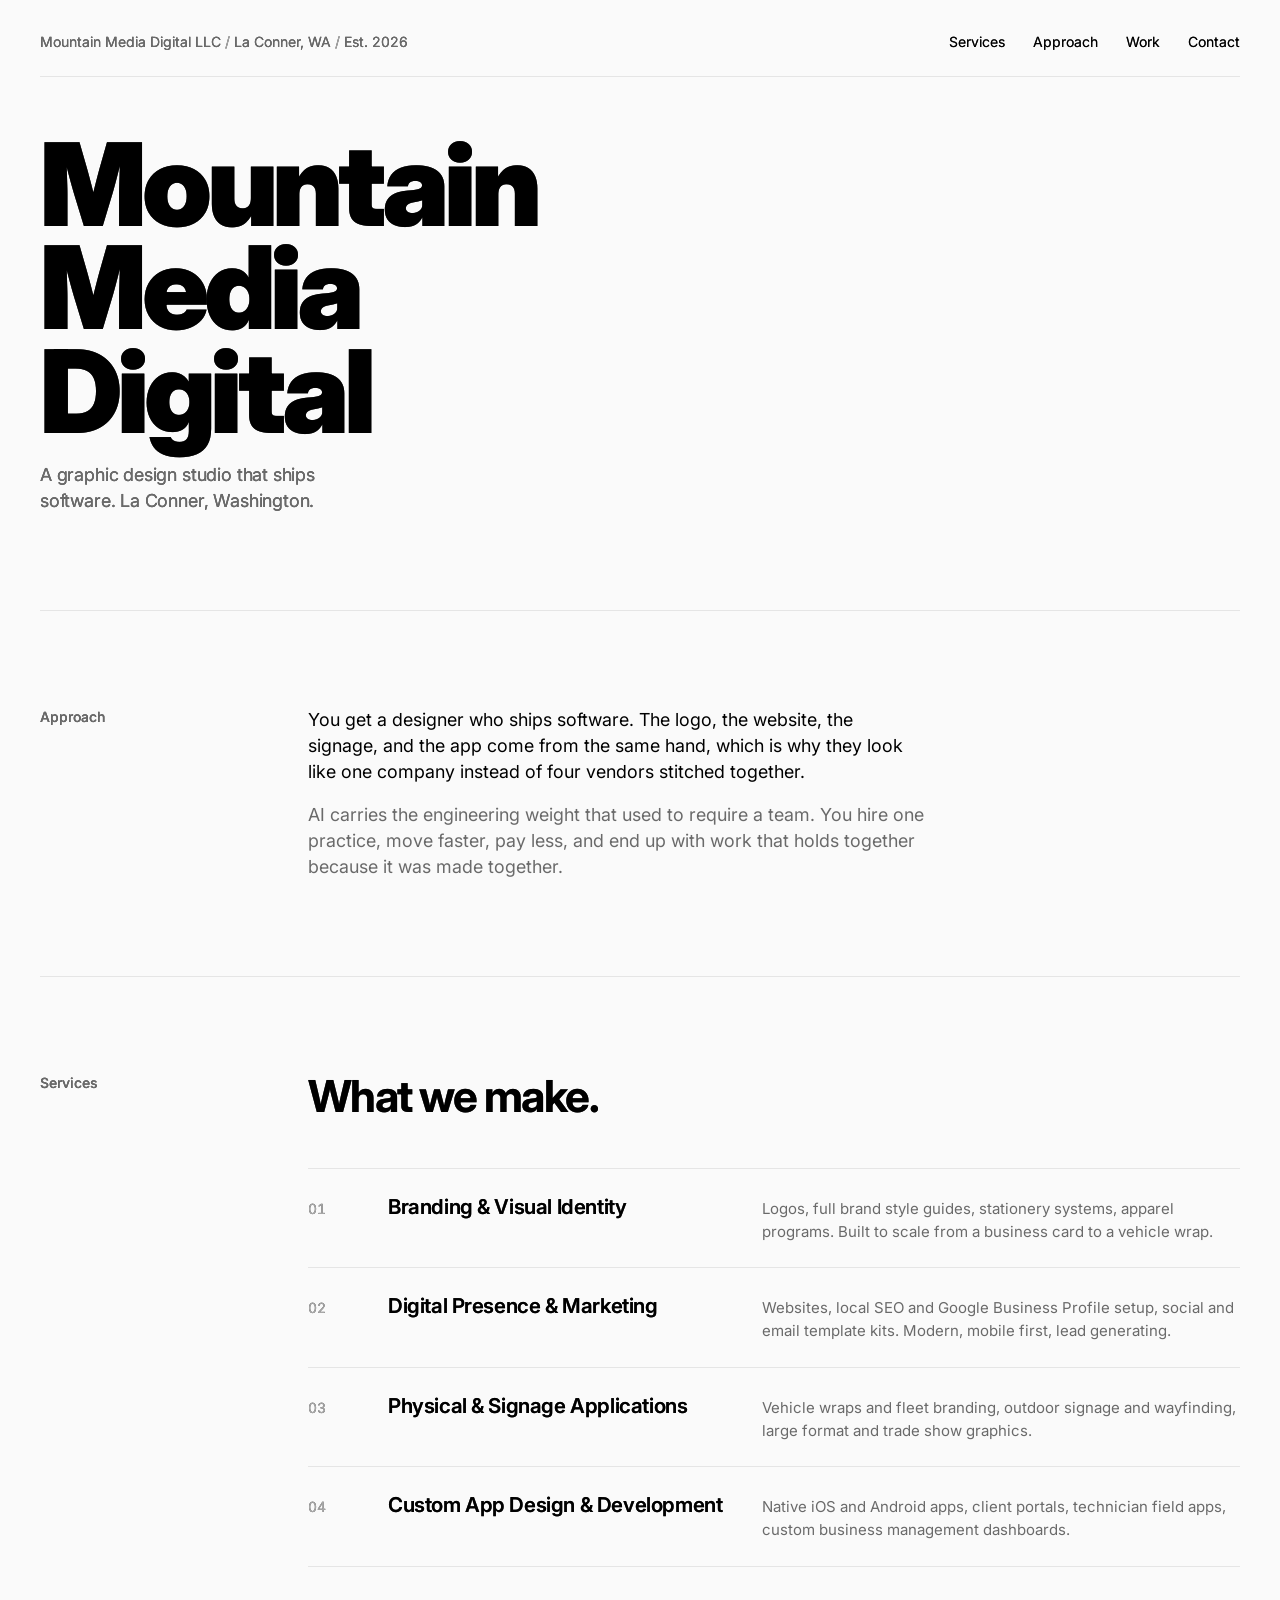
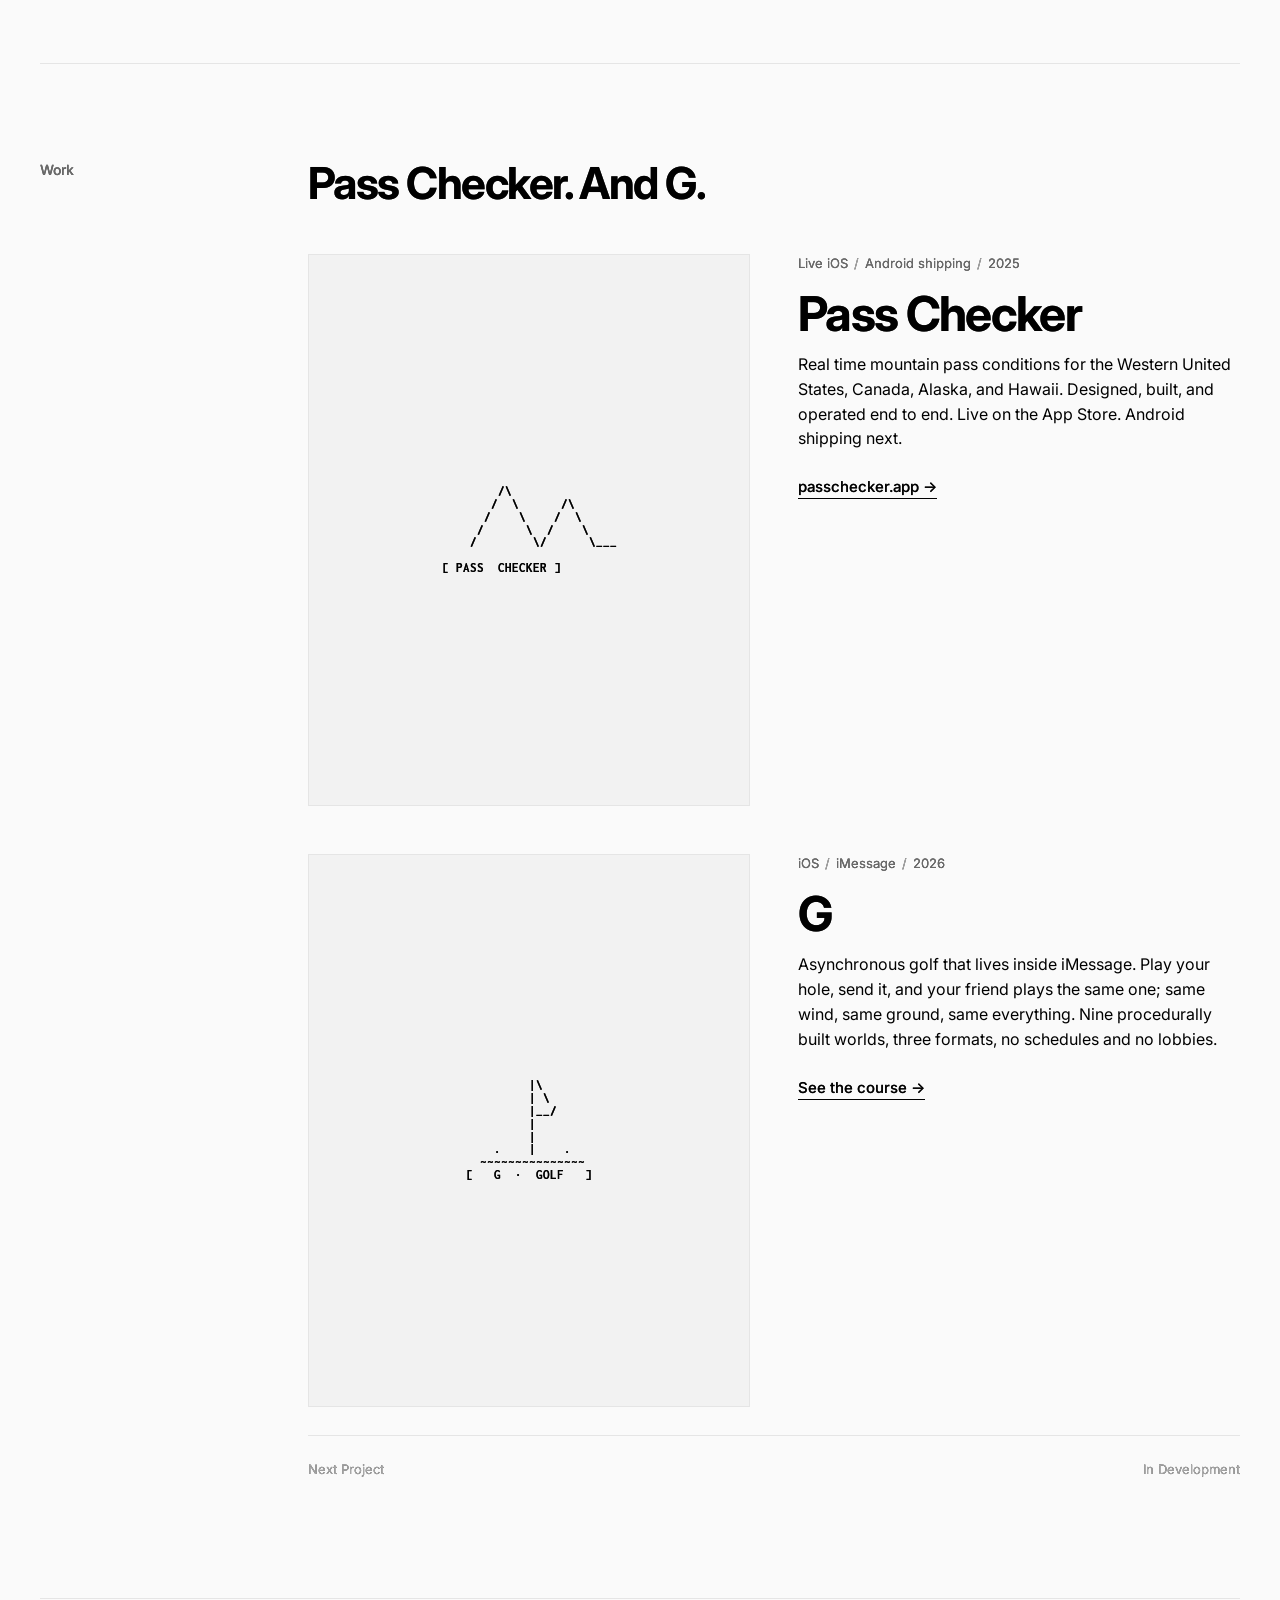
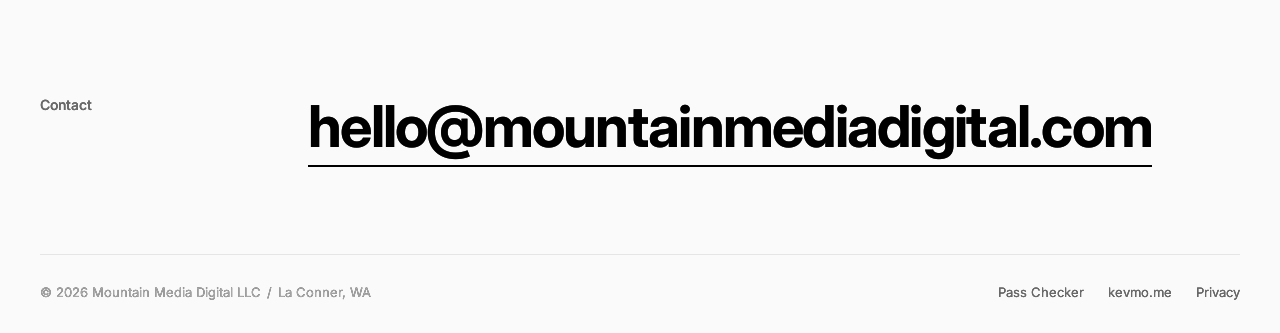
==== commit 9315641b: "Turn ambient shadow into a fading comet-like tail Replaces the single-shadow offset with a 7-frame h" ====
--- a/index.html
+++ b/index.html
@@ -308,9 +308,11 @@
   }
   .in-view::after { transform: scaleX(1); }
 
-  /* ─── DIRECTION-AWARE MICRO SHADOW ─────────────────────── */
-  :root { --ms-x: 0px; --ms-y: 0px; }
-  body { text-shadow: var(--ms-x) var(--ms-y) 0 rgba(0,0,0,0.32); }
+  /* ─── DIRECTION-AWARE MICRO SHADOW (fading tail) ───────── */
+  :root {
+    --ms-shadow: 0 0 0 transparent;
+  }
+  body { text-shadow: var(--ms-shadow); }
   /* Canvas-rendered paragraphs have transparent DOM text; suppress shadow
      so the invisible glyphs don't leak as shadows. */
   .lede, .services .d, .project-desc, .ascii { text-shadow: none; }
@@ -319,7 +321,7 @@
     html { scroll-behavior: auto; }
     *, *::before, *::after { transition: none !important; animation: none !important; }
     .top::after, .hero::after, section::after { transform: scaleX(1); }
-    body { text-shadow: none; }
+    body { text-shadow: none !important; }
   }
 </style>
 </head>
@@ -516,14 +518,37 @@
   const LS_NEAR = -0.045;
   const LS_FAR  = -0.058;
 
+  // Fading tail: keep a short history of past shadow offsets. Each frame
+  // we push the current offset onto the head and drop the tail. The
+  // resulting text-shadow is a stack of past positions, each fainter than
+  // the last, which reads as a comet-like trail behind display type.
+  const TAIL = 7;
+  const hist = Array.from({ length: TAIL }, () => ({ x: 0, y: 0 }));
+
   function paint() {
-    // Shadow: decay velocity, write CSS vars (opposite of motion)
-    vmx *= 0.90;
-    vmy *= 0.90;
-    const sx = Math.max(-5, Math.min(5, -vmx * 0.28));
-    const sy = Math.max(-5, Math.min(5, -vmy * 0.28));
-    document.documentElement.style.setProperty('--ms-x', sx.toFixed(2) + 'px');
-    document.documentElement.style.setProperty('--ms-y', sy.toFixed(2) + 'px');
+    // Softer decay so the trail lingers longer
+    vmx *= 0.92;
+    vmy *= 0.92;
+    const sx = Math.max(-6, Math.min(6, -vmx * 0.30));
+    const sy = Math.max(-6, Math.min(6, -vmy * 0.30));
+
+    // Shift history: head is current, tail is oldest
+    for (let i = hist.length - 1; i > 0; i--) {
+      hist[i].x = hist[i - 1].x;
+      hist[i].y = hist[i - 1].y;
+    }
+    hist[0].x = sx;
+    hist[0].y = sy;
+
+    // Compose a multi-layer text-shadow with exponential alpha falloff
+    let shadow = '';
+    for (let i = 0; i < hist.length; i++) {
+      const a = 0.30 * Math.pow(0.72, i);
+      if (a < 0.01) break;
+      if (i > 0) shadow += ',';
+      shadow += `${hist[i].x.toFixed(2)}px ${hist[i].y.toFixed(2)}px 0 rgba(0,0,0,${a.toFixed(3)})`;
+    }
+    document.documentElement.style.setProperty('--ms-shadow', shadow || '0 0 0 transparent');
 
     // Wordmark tracking
     if (wm) {
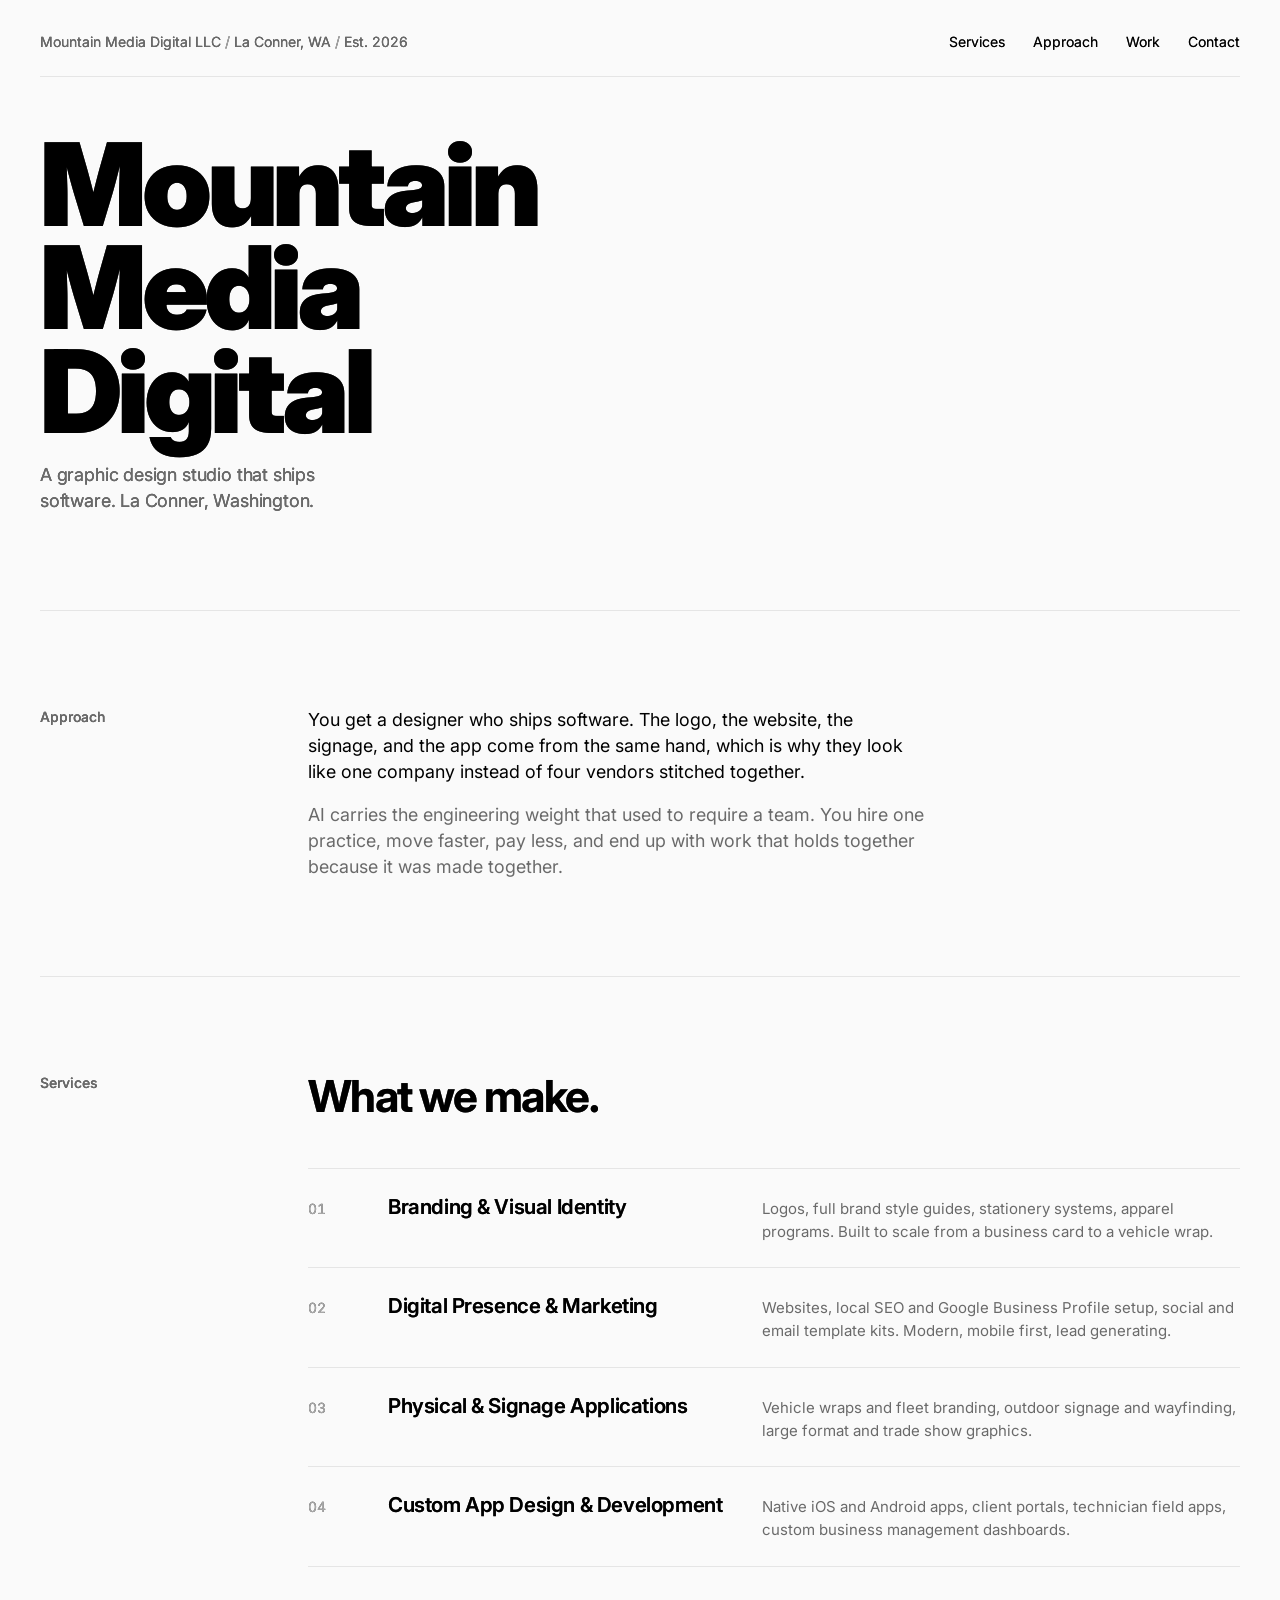
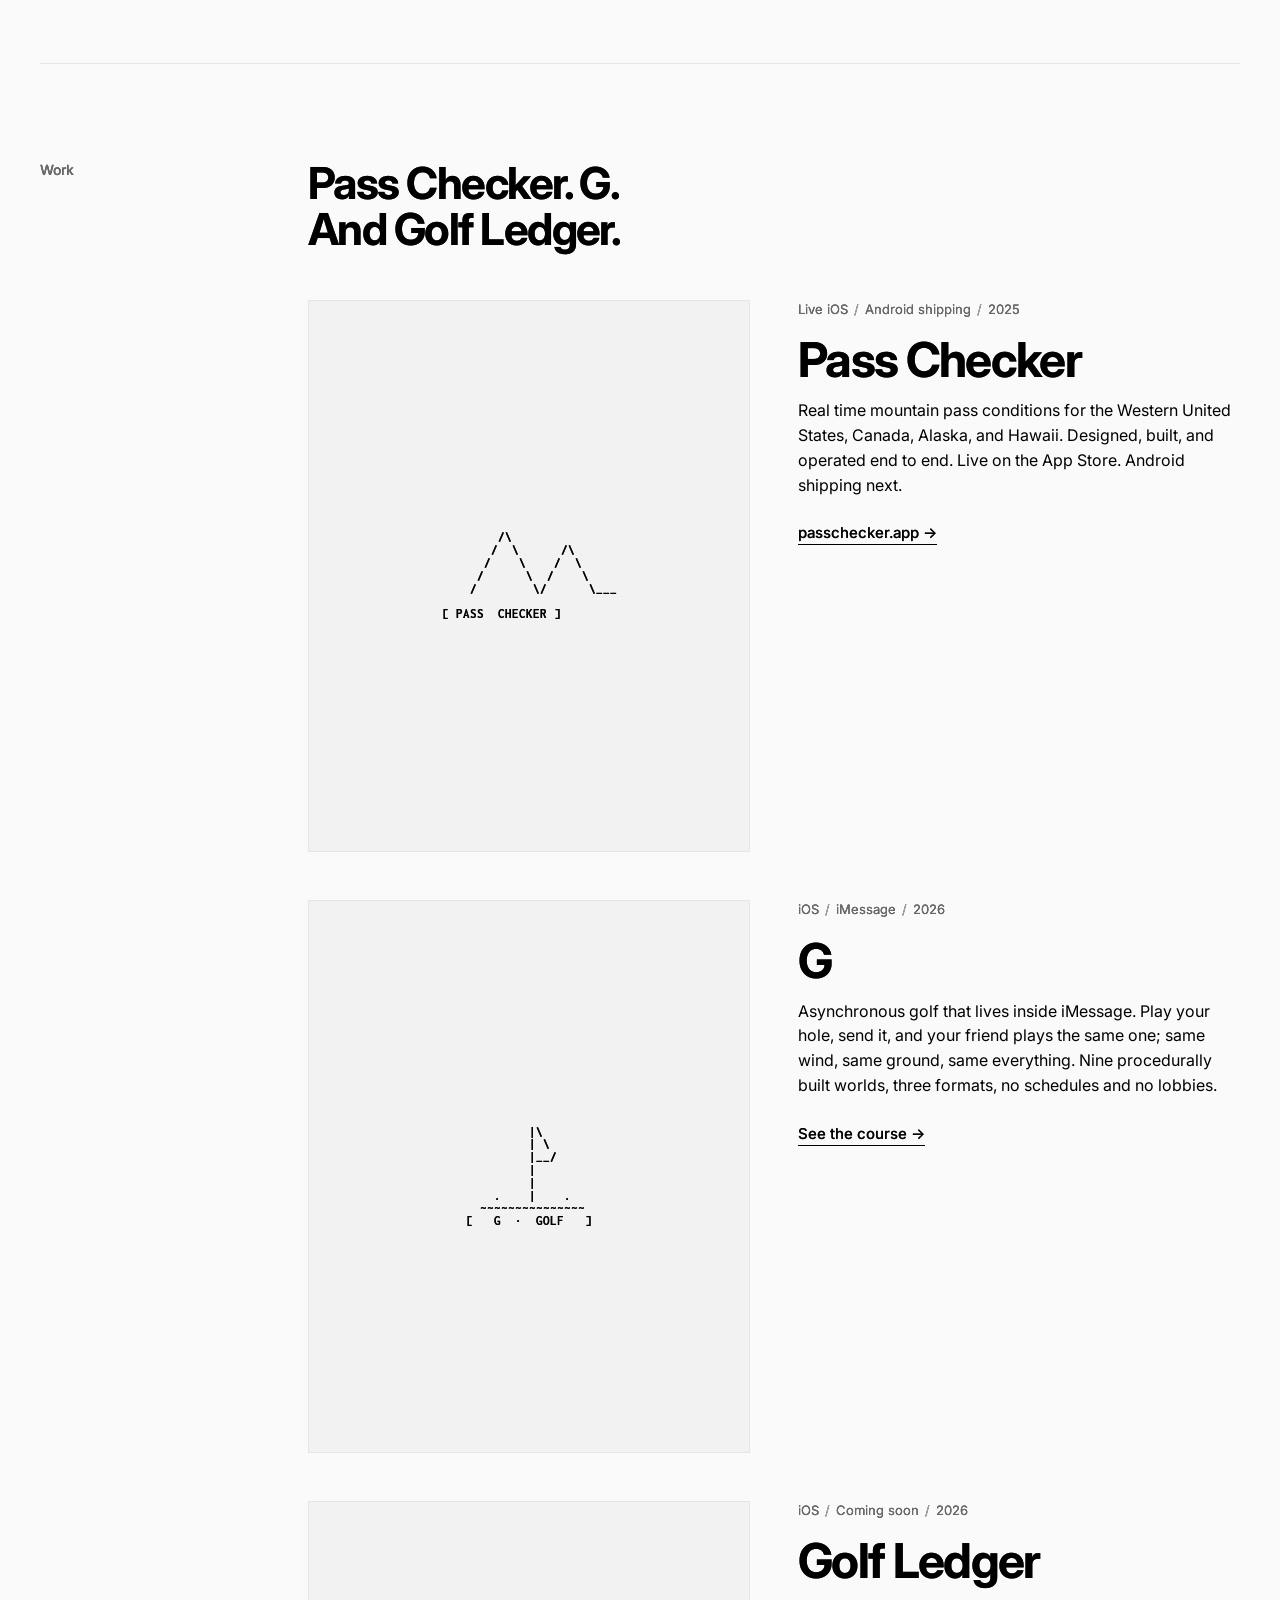
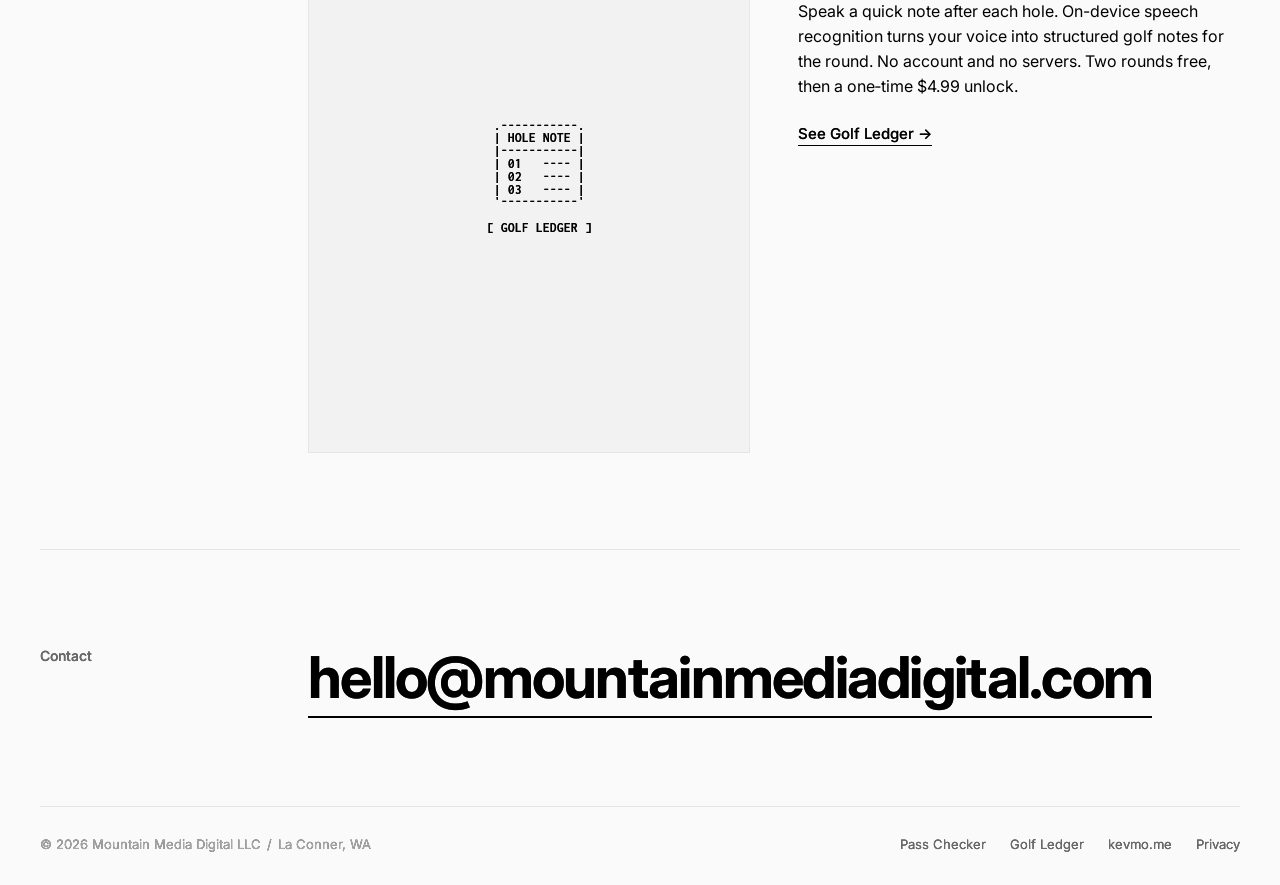
==== commit 0c47b4ff: "Add the Golf Ledger landing page. A studio-style product page at /golf-ledger/ for the iOS app: comi" ====
--- a/index.html
+++ b/index.html
@@ -398,7 +398,7 @@
     <div class="row">
       <div class="label">Work</div>
       <div>
-        <h2>Pass Checker. And G.</h2>
+        <h2>Pass Checker. G.<br>And Golf Ledger.</h2>
         <div class="project" style="margin-top:48px;">
           <div class="project-thumb" aria-hidden="true">
 <pre>
@@ -438,9 +438,26 @@
             <a class="project-link" href="/g/">See the course &rarr;</a>
           </div>
         </div>
-        <div class="next">
-          <span>Next Project</span>
-          <span>In Development</span>
+        <div class="project" style="margin-top:48px;">
+          <div class="project-thumb" aria-hidden="true">
+<pre>
+    .-----------.
+    | HOLE NOTE |
+    |-----------|
+    | 01   ---- |
+    | 02   ---- |
+    | 03   ---- |
+    '-----------'
+
+   [ GOLF LEDGER ]
+</pre>
+          </div>
+          <div>
+            <div class="project-meta">iOS<span>/</span>Coming soon<span>/</span>2026</div>
+            <div class="project-name">Golf Ledger</div>
+            <p class="project-desc">Speak a quick note after each hole. On-device speech recognition turns your voice into structured golf notes for the round. No account and no servers. Two rounds free, then a one&#8209;time $4.99 unlock.</p>
+            <a class="project-link" href="/golf-ledger/">See Golf Ledger &rarr;</a>
+          </div>
         </div>
       </div>
     </div>
@@ -457,6 +474,7 @@
     <div>© 2026 Mountain Media Digital LLC<span style="color:var(--fg-mute);padding:0 6px;">/</span>La Conner, WA</div>
     <div class="footer-links">
       <a href="https://passchecker.app" target="_blank" rel="noopener">Pass Checker</a>
+      <a href="/golf-ledger/">Golf Ledger</a>
       <a href="https://www.kevmo.me" target="_blank" rel="noopener">kevmo.me</a>
       <a href="/privacy.html">Privacy</a>
     </div>
